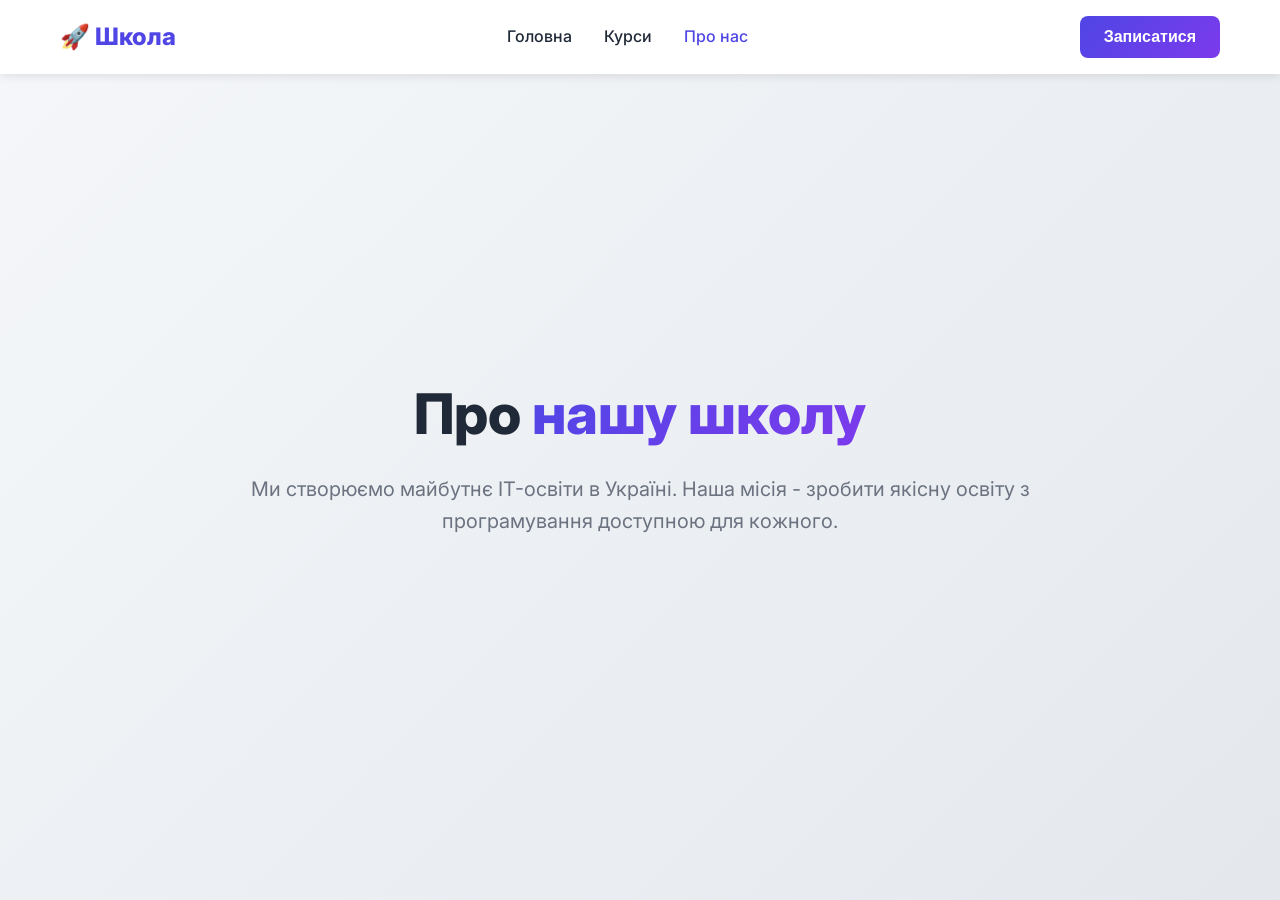
==== pages/about.html @ 98a428e5 "Add pages/about.html - About page" ====
<!DOCTYPE html>
<html lang="uk">
<head>
    <meta charset="UTF-8">
    <meta name="viewport" content="width=device-width, initial-scale=1.0">
    <title>Про нас - Школа програмування</title>
    <link rel="stylesheet" href="../css/style.css">
    <link rel="preconnect" href="https://fonts.googleapis.com">
    <link href="https://fonts.googleapis.com/css2?family=Inter:wght@300;400;500;600;700;800&display=swap" rel="stylesheet">
</head>
<body>
    <header class="header">
        <div class="container">
            <nav class="nav">
                <a href="../index.html" class="logo">🚀 Школа</a>
                <ul class="nav-menu">
                    <li><a href="../index.html" class="nav-link">Головна</a></li>
                    <li><a href="courses.html" class="nav-link">Курси</a></li>
                    <li><a href="about.html" class="nav-link active">Про нас</a></li>
                </ul>
                <button class="btn btn-primary" onclick="openModal()">Записатися</button>
            </nav>
        </div>
    </header>

    <section class="hero">
        <div class="container">
            <div class="hero-content">
                <h1 class="hero-title">Про <span class="highlight">нашу школу</span></h1>
                <p class="hero-subtitle">Ми створюємо майбутнє IT-освіти в Україні. Наша місія - зробити якісну освіту з програмування доступною для кожного.</p>
            </div>
        </div>
    </section>

    <script src="../js/app.js"></script>
</body>
</html>
---- css/style.css ----
* {
    margin: 0;
    padding: 0;
    box-sizing: border-box;
}

:root {
    --primary: #4F46E5;
    --primary-dark: #4338ca;
    --primary-light: #6366f1;
    --secondary: #10b981;
    --dark: #1f2937;
    --gray: #6b7280;
    --light: #f3f4f6;
    --white: #ffffff;
    --gradient: linear-gradient(135deg, #4F46E5 0%, #7c3aed 100%);
}

body {
    font-family: 'Inter', sans-serif;
    line-height: 1.6;
    color: var(--dark);
    background: var(--white);
}

.container {
    max-width: 1200px;
    margin: 0 auto;
    padding: 0 20px;
}

.header {
    background: var(--white);
    box-shadow: 0 2px 10px rgba(0,0,0,0.1);
    position: fixed;
    width: 100%;
    top: 0;
    z-index: 1000;
}

.nav {
    display: flex;
    justify-content: space-between;
    align-items: center;
    padding: 1rem 0;
}

.logo {
    font-size: 1.5rem;
    font-weight: 800;
    color: var(--primary);
    text-decoration: none;
}

.nav-menu {
    display: flex;
    list-style: none;
    gap: 2rem;
}

.nav-link {
    color: var(--dark);
    text-decoration: none;
    font-weight: 500;
    transition: color 0.3s;
}

.nav-link:hover,
.nav-link.active {
    color: var(--primary);
}

.btn {
    padding: 0.75rem 1.5rem;
    border: none;
    border-radius: 8px;
    font-weight: 600;
    cursor: pointer;
    transition: all 0.3s;
    font-size: 1rem;
}

.btn-primary {
    background: var(--gradient);
    color: var(--white);
}

.btn-primary:hover {
    transform: translateY(-2px);
    box-shadow: 0 10px 20px rgba(79, 70, 229, 0.3);
}

.btn-outline {
    background: transparent;
    border: 2px solid var(--primary);
    color: var(--primary);
}

.btn-outline:hover {
    background: var(--primary);
    color: var(--white);
}

.btn-white {
    background: var(--white);
    color: var(--primary);
}

.btn-lg {
    padding: 1rem 2rem;
    font-size: 1.1rem;
}

.hero {
    padding: 150px 0 100px;
    background: linear-gradient(135deg, #f5f7fa 0%, #e4e8ec 100%);
    min-height: 100vh;
    display: flex;
    align-items: center;
}

.hero-content {
    text-align: center;
    max-width: 800px;
    margin: 0 auto;
}

.hero-title {
    font-size: 3.5rem;
    font-weight: 800;
    line-height: 1.2;
    margin-bottom: 1.5rem;
}

.hero-title .highlight {
    background: var(--gradient);
    -webkit-background-clip: text;
    -webkit-text-fill-color: transparent;
    background-clip: text;
}

.hero-subtitle {
    font-size: 1.25rem;
    color: var(--gray);
    margin-bottom: 2rem;
}

.hero-buttons {
    display: flex;
    gap: 1rem;
    justify-content: center;
    margin-bottom: 3rem;
}

.hero-stats {
    display: flex;
    gap: 3rem;
    justify-content: center;
}

.stat {
    text-align: center;
}

.stat-number {
    display: block;
    font-size: 2rem;
    font-weight: 800;
    color: var(--primary);
}

.stat-label {
    font-size: 0.9rem;
    color: var(--gray);
}

@media (max-width: 768px) {
    .hero-title {
        font-size: 2.5rem;
    }
    
    .hero-buttons {
        flex-direction: column;
    }
    
    .hero-stats {
        gap: 1.5rem;
    }
    
    .nav-menu {
        display: none;
    }
}
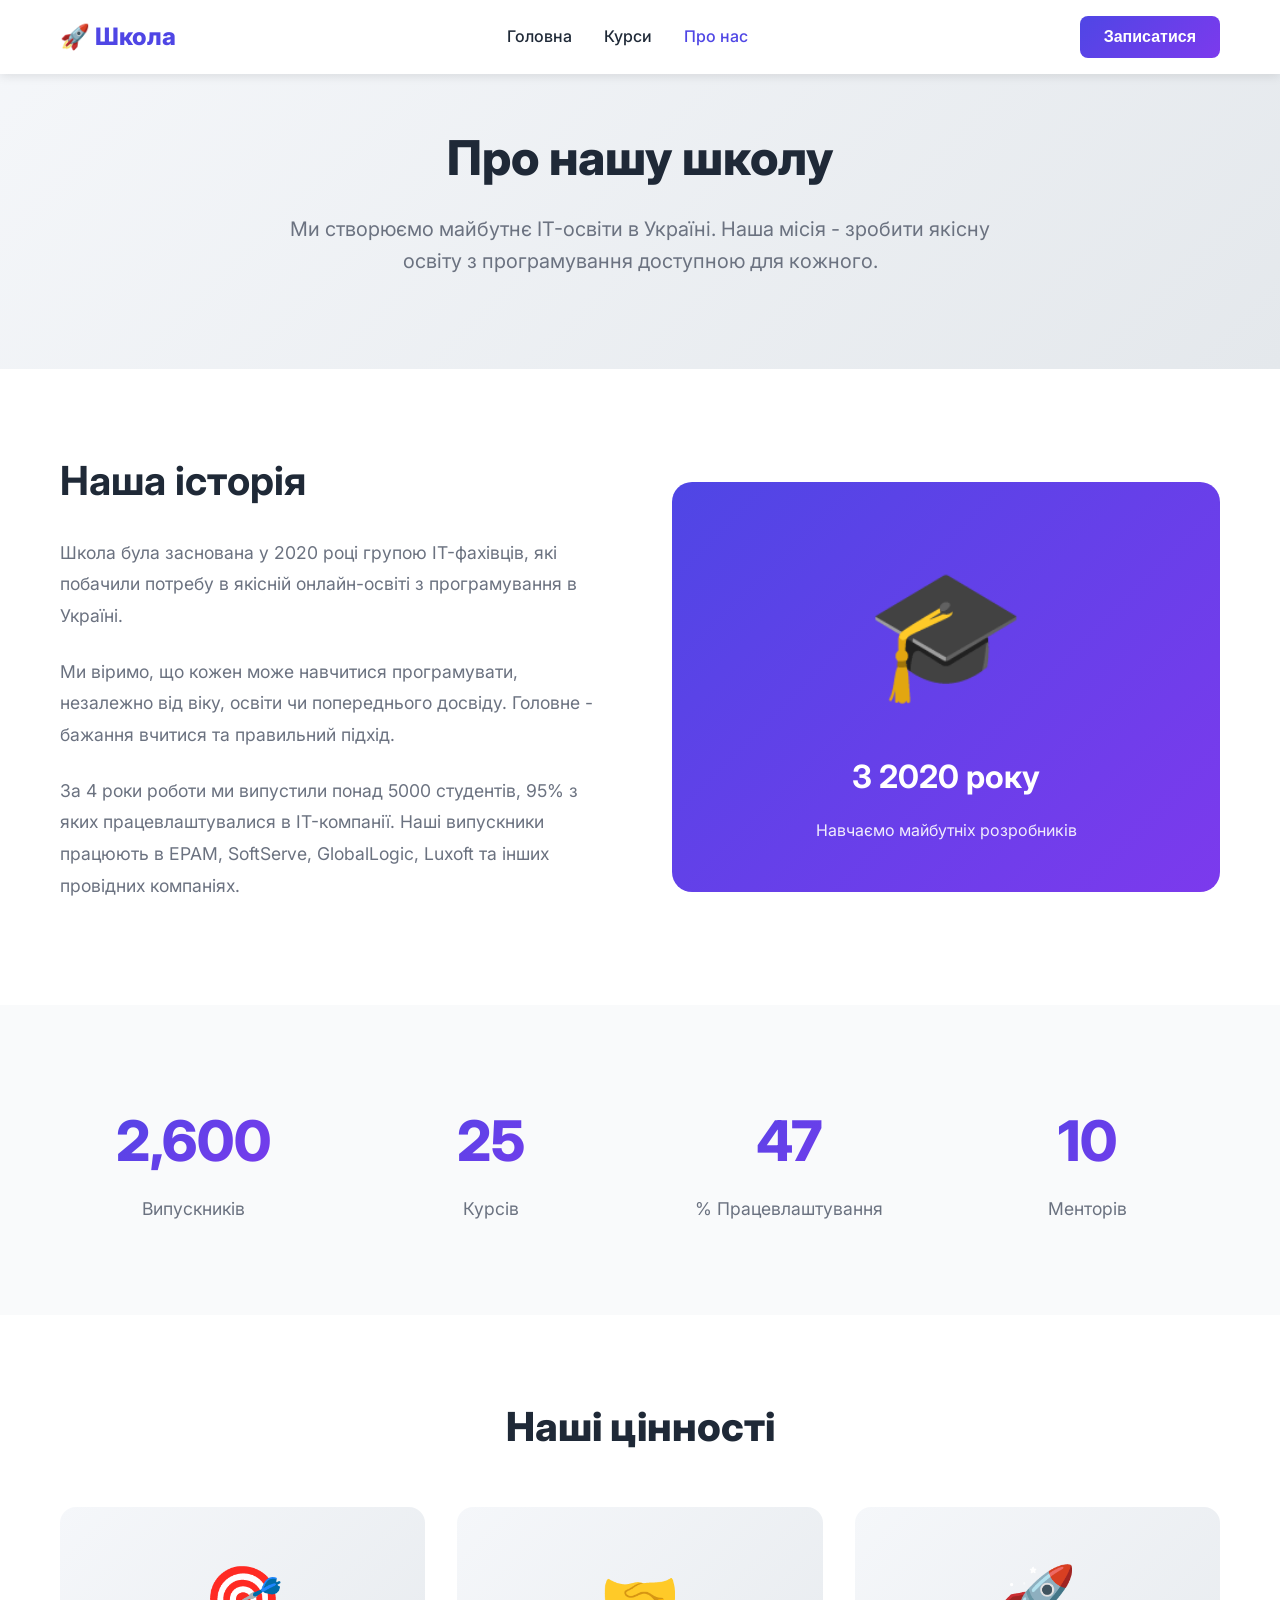
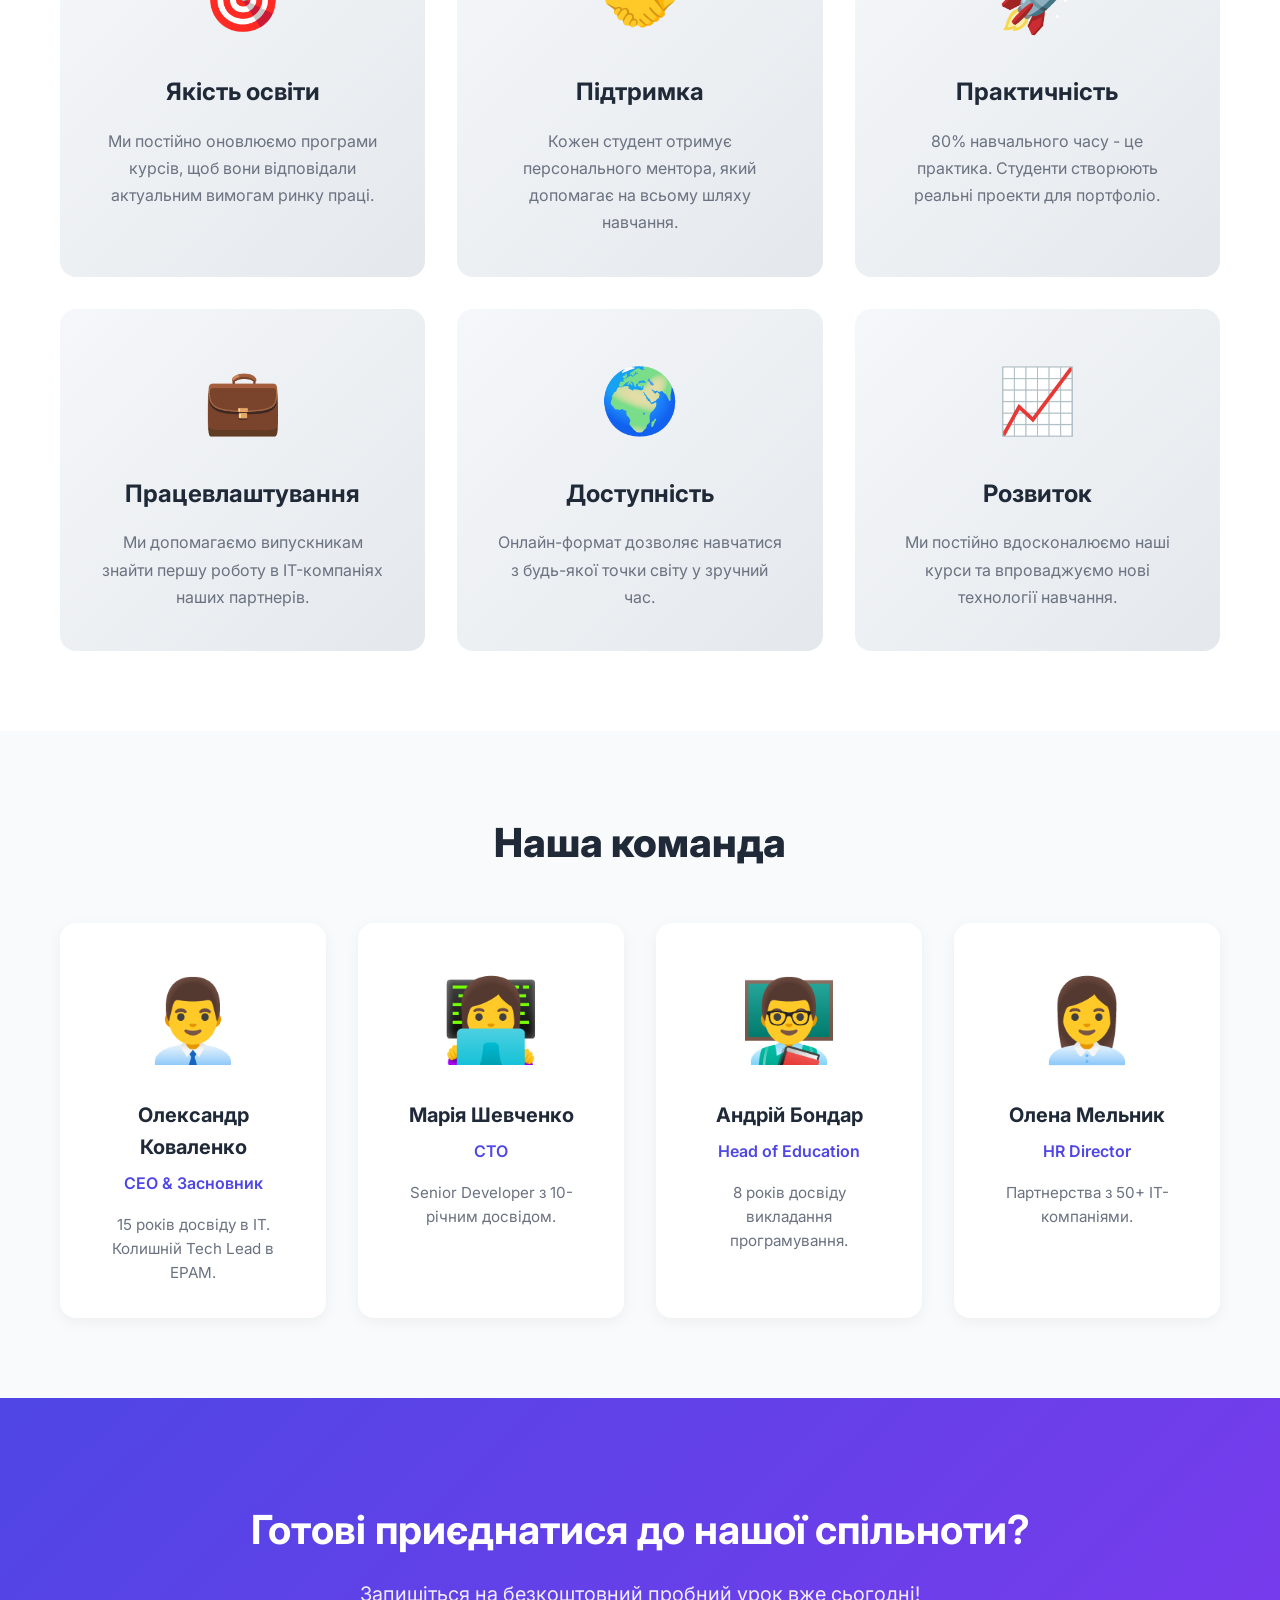
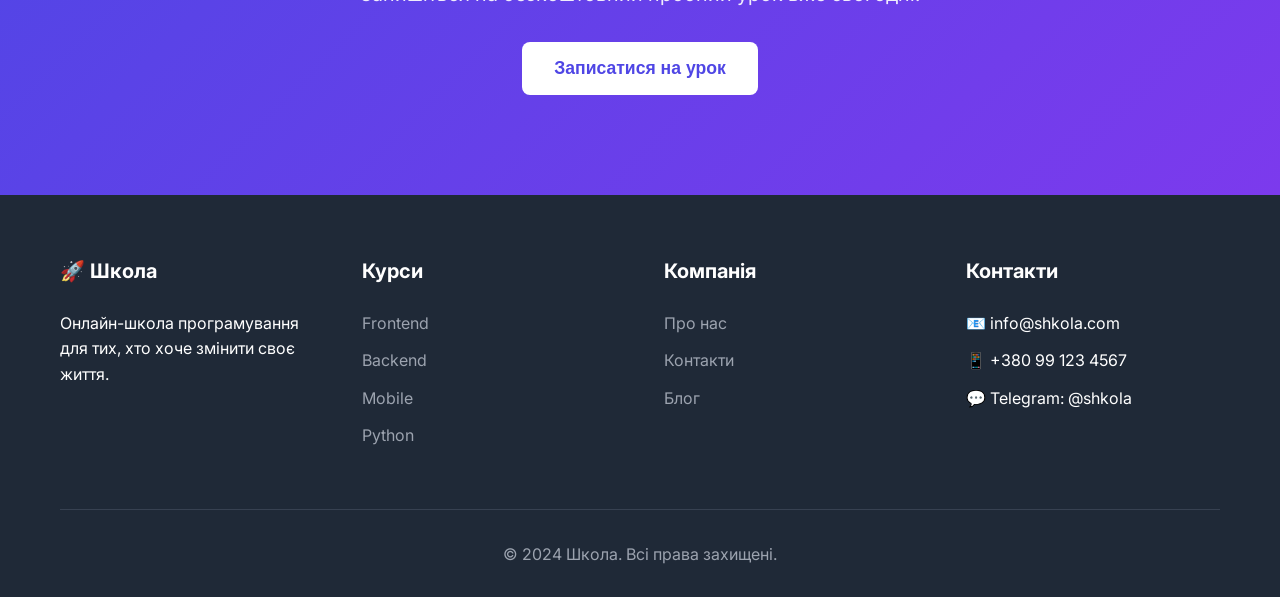
==== commit 538b02f8: "Update pages/about.html - Complete about page with team and stats" ====
--- a/pages/about.html
+++ b/pages/about.html
@@ -7,6 +7,217 @@
     <link rel="stylesheet" href="../css/style.css">
     <link rel="preconnect" href="https://fonts.googleapis.com">
     <link href="https://fonts.googleapis.com/css2?family=Inter:wght@300;400;500;600;700;800&display=swap" rel="stylesheet">
+    <style>
+        .page-header {
+            padding: 120px 0 60px;
+            background: linear-gradient(135deg, #f5f7fa 0%, #e4e8ec 100%);
+            text-align: center;
+        }
+        
+        .page-title {
+            font-size: 3rem;
+            font-weight: 800;
+            margin-bottom: 1rem;
+        }
+        
+        .page-subtitle {
+            font-size: 1.25rem;
+            color: #6b7280;
+            max-width: 700px;
+            margin: 0 auto 2rem;
+        }
+        
+        .about-section {
+            padding: 80px 0;
+        }
+        
+        .about-grid {
+            display: grid;
+            grid-template-columns: 1fr 1fr;
+            gap: 4rem;
+            align-items: center;
+        }
+        
+        .about-content h2 {
+            font-size: 2.5rem;
+            margin-bottom: 1.5rem;
+            color: #1f2937;
+        }
+        
+        .about-content p {
+            font-size: 1.1rem;
+            line-height: 1.8;
+            color: #6b7280;
+            margin-bottom: 1.5rem;
+        }
+        
+        .about-image {
+            background: linear-gradient(135deg, #4F46E5 0%, #7c3aed 100%);
+            border-radius: 20px;
+            padding: 3rem;
+            color: white;
+            text-align: center;
+        }
+        
+        .about-image .emoji {
+            font-size: 8rem;
+            margin-bottom: 1rem;
+        }
+        
+        .stats-section {
+            padding: 60px 0;
+            background: #f9fafb;
+        }
+        
+        .stats-grid {
+            display: grid;
+            grid-template-columns: repeat(4, 1fr);
+            gap: 2rem;
+        }
+        
+        .stat-item {
+            text-align: center;
+            padding: 2rem;
+        }
+        
+        .stat-number {
+            display: block;
+            font-size: 3.5rem;
+            font-weight: 800;
+            background: linear-gradient(135deg, #4F46E5 0%, #7c3aed 100%);
+            -webkit-background-clip: text;
+            -webkit-text-fill-color: transparent;
+            background-clip: text;
+            margin-bottom: 0.5rem;
+        }
+        
+        .stat-label {
+            font-size: 1.1rem;
+            color: #6b7280;
+        }
+        
+        .mission-section {
+            padding: 80px 0;
+            background: white;
+        }
+        
+        .mission-cards {
+            display: grid;
+            grid-template-columns: repeat(3, 1fr);
+            gap: 2rem;
+            margin-top: 3rem;
+        }
+        
+        .mission-card {
+            padding: 2.5rem;
+            background: linear-gradient(135deg, #f5f7fa 0%, #e4e8ec 100%);
+            border-radius: 16px;
+            text-align: center;
+            transition: all 0.3s;
+        }
+        
+        .mission-card:hover {
+            transform: translateY(-10px);
+            box-shadow: 0 20px 40px rgba(0,0,0,0.1);
+        }
+        
+        .mission-icon {
+            font-size: 4rem;
+            margin-bottom: 1.5rem;
+        }
+        
+        .mission-card h3 {
+            font-size: 1.5rem;
+            margin-bottom: 1rem;
+        }
+        
+        .mission-card p {
+            color: #6b7280;
+            line-height: 1.7;
+        }
+        
+        .team-section {
+            padding: 80px 0;
+            background: #f9fafb;
+        }
+        
+        .team-grid {
+            display: grid;
+            grid-template-columns: repeat(auto-fit, minmax(250px, 1fr));
+            gap: 2rem;
+            margin-top: 3rem;
+        }
+        
+        .team-card {
+            text-align: center;
+            padding: 2rem;
+            background: white;
+            border-radius: 16px;
+            box-shadow: 0 4px 15px rgba(0,0,0,0.05);
+            transition: all 0.3s;
+        }
+        
+        .team-card:hover {
+            transform: translateY(-5px);
+            box-shadow: 0 15px 30px rgba(0,0,0,0.1);
+        }
+        
+        .team-avatar {
+            font-size: 5rem;
+            margin-bottom: 1rem;
+        }
+        
+        .team-name {
+            font-size: 1.25rem;
+            font-weight: 700;
+            color: #1f2937;
+            margin-bottom: 0.5rem;
+        }
+        
+        .team-role {
+            color: #4F46E5;
+            font-weight: 600;
+            margin-bottom: 1rem;
+        }
+        
+        .team-bio {
+            color: #6b7280;
+            font-size: 0.95rem;
+            line-height: 1.6;
+        }
+        
+        .cta-section {
+            padding: 100px 0;
+            background: linear-gradient(135deg, #4F46E5 0%, #7c3aed 100%);
+            color: white;
+            text-align: center;
+        }
+        
+        .cta-section h2 {
+            font-size: 2.5rem;
+            margin-bottom: 1rem;
+        }
+        
+        .cta-section p {
+            font-size: 1.25rem;
+            margin-bottom: 2rem;
+            opacity: 0.9;
+        }
+        
+        @media (max-width: 768px) {
+            .about-grid {
+                grid-template-columns: 1fr;
+            }
+            
+            .stats-grid {
+                grid-template-columns: repeat(2, 1fr);
+            }
+            
+            .mission-cards {
+                grid-template-columns: 1fr;
+            }
+        }
+    </style>
 </head>
 <body>
     <header class="header">
@@ -23,15 +234,222 @@
         </div>
     </header>
 
-    <section class="hero">
-        <div class="container">
-            <div class="hero-content">
-                <h1 class="hero-title">Про <span class="highlight">нашу школу</span></h1>
-                <p class="hero-subtitle">Ми створюємо майбутнє IT-освіти в Україні. Наша місія - зробити якісну освіту з програмування доступною для кожного.</p>
-            </div>
-        </div>
-    </section>
+    <section class="page-header">
+        <div class="container">
+            <h1 class="page-title">Про нашу школу</h1>
+            <p class="page-subtitle">Ми створюємо майбутнє IT-освіти в Україні. Наша місія - зробити якісну освіту з програмування доступною для кожного.</p>
+        </div>
+    </section>
+
+    <section class="about-section">
+        <div class="container">
+            <div class="about-grid">
+                <div class="about-content">
+                    <h2>Наша історія</h2>
+                    <p>Школа була заснована у 2020 році групою IT-фахівців, які побачили потребу в якісній онлайн-освіті з програмування в Україні.</p>
+                    <p>Ми віримо, що кожен може навчитися програмувати, незалежно від віку, освіти чи попереднього досвіду. Головне - бажання вчитися та правильний підхід.</p>
+                    <p>За 4 роки роботи ми випустили понад 5000 студентів, 95% з яких працевлаштувалися в IT-компанії. Наші випускники працюють в EPAM, SoftServe, GlobalLogic, Luxoft та інших провідних компаніях.</p>
+                </div>
+                <div class="about-image">
+                    <div class="emoji">🎓</div>
+                    <h3 style="font-size: 2rem; margin-bottom: 1rem;">З 2020 року</h3>
+                    <p style="opacity: 0.9;">Навчаємо майбутніх розробників</p>
+                </div>
+            </div>
+        </div>
+    </section>
+
+    <section class="stats-section">
+        <div class="container">
+            <div class="stats-grid">
+                <div class="stat-item">
+                    <span class="stat-number" data-target="5000">0</span>
+                    <span class="stat-label">Випускників</span>
+                </div>
+                <div class="stat-item">
+                    <span class="stat-number" data-target="50">0</span>
+                    <span class="stat-label">Курсів</span>
+                </div>
+                <div class="stat-item">
+                    <span class="stat-number" data-target="95">0</span>
+                    <span class="stat-label">% Працевлаштування</span>
+                </div>
+                <div class="stat-item">
+                    <span class="stat-number" data-target="20">0</span>
+                    <span class="stat-label">Менторів</span>
+                </div>
+            </div>
+        </div>
+    </section>
+
+    <section class="mission-section">
+        <div class="container">
+            <h2 class="section-title" style="text-align: center;">Наші цінності</h2>
+            <div class="mission-cards">
+                <div class="mission-card">
+                    <div class="mission-icon">🎯</div>
+                    <h3>Якість освіти</h3>
+                    <p>Ми постійно оновлюємо програми курсів, щоб вони відповідали актуальним вимогам ринку праці.</p>
+                </div>
+                <div class="mission-card">
+                    <div class="mission-icon">🤝</div>
+                    <h3>Підтримка</h3>
+                    <p>Кожен студент отримує персонального ментора, який допомагає на всьому шляху навчання.</p>
+                </div>
+                <div class="mission-card">
+                    <div class="mission-icon">🚀</div>
+                    <h3>Практичність</h3>
+                    <p>80% навчального часу - це практика. Студенти створюють реальні проекти для портфоліо.</p>
+                </div>
+                <div class="mission-card">
+                    <div class="mission-icon">💼</div>
+                    <h3>Працевлаштування</h3>
+                    <p>Ми допомагаємо випускникам знайти першу роботу в IT-компаніях наших партнерів.</p>
+                </div>
+                <div class="mission-card">
+                    <div class="mission-icon">🌍</div>
+                    <h3>Доступність</h3>
+                    <p>Онлайн-формат дозволяє навчатися з будь-якої точки світу у зручний час.</p>
+                </div>
+                <div class="mission-card">
+                    <div class="mission-icon">📈</div>
+                    <h3>Розвиток</h3>
+                    <p>Ми постійно вдосконалюємо наші курси та впроваджуємо нові технології навчання.</p>
+                </div>
+            </div>
+        </div>
+    </section>
+
+    <section class="team-section">
+        <div class="container">
+            <h2 class="section-title" style="text-align: center;">Наша команда</h2>
+            <div class="team-grid">
+                <div class="team-card">
+                    <div class="team-avatar">👨‍💼</div>
+                    <div class="team-name">Олександр Коваленко</div>
+                    <div class="team-role">CEO & Засновник</div>
+                    <div class="team-bio">15 років досвіду в IT. Колишній Tech Lead в EPAM.</div>
+                </div>
+                <div class="team-card">
+                    <div class="team-avatar">👩‍💻</div>
+                    <div class="team-name">Марія Шевченко</div>
+                    <div class="team-role">CTO</div>
+                    <div class="team-bio">Senior Developer з 10-річним досвідом.</div>
+                </div>
+                <div class="team-card">
+                    <div class="team-avatar">👨‍🏫</div>
+                    <div class="team-name">Андрій Бондар</div>
+                    <div class="team-role">Head of Education</div>
+                    <div class="team-bio">8 років досвіду викладання програмування.</div>
+                </div>
+                <div class="team-card">
+                    <div class="team-avatar">👩‍💼</div>
+                    <div class="team-name">Олена Мельник</div>
+                    <div class="team-role">HR Director</div>
+                    <div class="team-bio">Партнерства з 50+ IT-компаніями.</div>
+                </div>
+            </div>
+        </div>
+    </section>
+
+    <section class="cta-section">
+        <div class="container">
+            <h2>Готові приєднатися до нашої спільноти?</h2>
+            <p>Запишіться на безкоштовний пробний урок вже сьогодні!</p>
+            <button class="btn btn-white btn-lg" onclick="openModal()">Записатися на урок</button>
+        </div>
+    </section>
+
+    <footer class="footer">
+        <div class="container">
+            <div class="footer-grid">
+                <div class="footer-col">
+                    <h4>🚀 Школа</h4>
+                    <p>Онлайн-школа програмування для тих, хто хоче змінити своє життя.</p>
+                </div>
+                <div class="footer-col">
+                    <h4>Курси</h4>
+                    <ul>
+                        <li><a href="courses.html">Frontend</a></li>
+                        <li><a href="courses.html">Backend</a></li>
+                        <li><a href="courses.html">Mobile</a></li>
+                        <li><a href="courses.html">Python</a></li>
+                    </ul>
+                </div>
+                <div class="footer-col">
+                    <h4>Компанія</h4>
+                    <ul>
+                        <li><a href="about.html">Про нас</a></li>
+                        <li><a href="#">Контакти</a></li>
+                        <li><a href="#">Блог</a></li>
+                    </ul>
+                </div>
+                <div class="footer-col">
+                    <h4>Контакти</h4>
+                    <ul>
+                        <li>📧 info@shkola.com</li>
+                        <li>📱 +380 99 123 4567</li>
+                        <li>💬 Telegram: @shkola</li>
+                    </ul>
+                </div>
+            </div>
+            <div class="footer-bottom">
+                <p>&copy; 2024 Школа. Всі права захищені.</p>
+            </div>
+        </div>
+    </footer>
+
+    <div id="modal" class="modal">
+        <div class="modal-content">
+            <span class="modal-close" onclick="closeModal()">&times;</span>
+            <h2>Записатися на курс</h2>
+            <form id="signupForm" onsubmit="handleSubmit(event)">
+                <input type="text" placeholder="Ваше ім'я" required>
+                <input type="email" placeholder="Email" required>
+                <input type="tel" placeholder="Телефон" required>
+                <select required>
+                    <option value="">Оберіть курс</option>
+                    <option value="frontend">Frontend Розробка</option>
+                    <option value="backend">Backend Розробка</option>
+                    <option value="mobile">Мобільна Розробка</option>
+                    <option value="python">Python Розробка</option>
+                </select>
+                <button type="submit" class="btn btn-primary btn-block">Відправити заявку</button>
+            </form>
+        </div>
+    </div>
 
     <script src="../js/app.js"></script>
+    <script>
+        // Animate stats on scroll
+        const statsObserver = new IntersectionObserver((entries) => {
+            entries.forEach(entry => {
+                if (entry.isIntersecting) {
+                    const statNumbers = entry.target.querySelectorAll('.stat-number');
+                    statNumbers.forEach(stat => {
+                        const target = parseInt(stat.dataset.target);
+                        const suffix = stat.textContent.replace(/[0-9]/g, '');
+                        let current = 0;
+                        const increment = target / 50;
+                        const timer = setInterval(() => {
+                            current += increment;
+                            if (current >= target) {
+                                stat.textContent = target.toLocaleString() + suffix;
+                                clearInterval(timer);
+                            } else {
+                                stat.textContent = Math.floor(current).toLocaleString() + suffix;
+                            }
+                        }, 40);
+                    });
+                    statsObserver.unobserve(entry.target);
+                }
+            });
+        }, { threshold: 0.5 });
+
+        const statsSection = document.querySelector('.stats-section');
+        if (statsSection) {
+            statsObserver.observe(statsSection);
+        }
+    </script>
 </body>
 </html>
--- a/css/style.css
+++ b/css/style.css
@@ -1,3 +1,4 @@
+/* Reset & Base Styles */
 * {
     margin: 0;
     padding: 0;
@@ -29,6 +30,7 @@
     padding: 0 20px;
 }
 
+/* Header */
 .header {
     background: var(--white);
     box-shadow: 0 2px 10px rgba(0,0,0,0.1);
@@ -70,6 +72,7 @@
     color: var(--primary);
 }
 
+/* Buttons */
 .btn {
     padding: 0.75rem 1.5rem;
     border: none;
@@ -106,15 +109,30 @@
     color: var(--primary);
 }
 
+.btn-white:hover {
+    transform: translateY(-2px);
+    box-shadow: 0 10px 20px rgba(0,0,0,0.2);
+}
+
 .btn-lg {
     padding: 1rem 2rem;
     font-size: 1.1rem;
 }
 
+.btn-sm {
+    padding: 0.5rem 1rem;
+    font-size: 0.9rem;
+}
+
+.btn-block {
+    width: 100%;
+}
+
+/* Hero Section */
 .hero {
     padding: 150px 0 100px;
     background: linear-gradient(135deg, #f5f7fa 0%, #e4e8ec 100%);
-    min-height: 100vh;
+    min-height: 80vh;
     display: flex;
     align-items: center;
 }
@@ -174,6 +192,328 @@
     color: var(--gray);
 }
 
+/* Features Section */
+.features {
+    padding: 100px 0;
+    background: var(--white);
+}
+
+.section-title {
+    text-align: center;
+    font-size: 2.5rem;
+    font-weight: 800;
+    margin-bottom: 3rem;
+}
+
+.features-grid {
+    display: grid;
+    grid-template-columns: repeat(auto-fit, minmax(300px, 1fr));
+    gap: 2rem;
+}
+
+.feature-card {
+    padding: 2rem;
+    border-radius: 12px;
+    background: var(--light);
+    transition: all 0.3s;
+    text-align: center;
+}
+
+.feature-card:hover {
+    transform: translateY(-5px);
+    box-shadow: 0 10px 30px rgba(0,0,0,0.1);
+}
+
+.feature-icon {
+    font-size: 3rem;
+    margin-bottom: 1rem;
+}
+
+.feature-card h3 {
+    font-size: 1.5rem;
+    margin-bottom: 1rem;
+}
+
+.feature-card p {
+    color: var(--gray);
+}
+
+/* Courses Preview */
+.courses-preview {
+    padding: 100px 0;
+    background: #f9fafb;
+}
+
+.courses-grid {
+    display: grid;
+    grid-template-columns: repeat(auto-fit, minmax(320px, 1fr));
+    gap: 2rem;
+    margin-bottom: 3rem;
+}
+
+.course-card {
+    background: var(--white);
+    border-radius: 12px;
+    overflow: hidden;
+    box-shadow: 0 4px 15px rgba(0,0,0,0.1);
+    transition: all 0.3s;
+    position: relative;
+}
+
+.course-card:hover {
+    transform: translateY(-5px);
+    box-shadow: 0 15px 40px rgba(0,0,0,0.15);
+}
+
+.course-badge {
+    position: absolute;
+    top: 15px;
+    right: 15px;
+    background: var(--gradient);
+    color: var(--white);
+    padding: 5px 12px;
+    border-radius: 20px;
+    font-size: 0.8rem;
+    font-weight: 600;
+    z-index: 10;
+}
+
+.course-image {
+    height: 180px;
+    display: flex;
+    align-items: center;
+    justify-content: center;
+}
+
+.course-image.frontend {
+    background: linear-gradient(135deg, #667eea 0%, #764ba2 100%);
+}
+
+.course-image.backend {
+    background: linear-gradient(135deg, #f093fb 0%, #f5576c 100%);
+}
+
+.course-image.mobile {
+    background: linear-gradient(135deg, #4facfe 0%, #00f2fe 100%);
+}
+
+.course-icon {
+    font-size: 5rem;
+}
+
+.course-content {
+    padding: 1.5rem;
+}
+
+.course-content h3 {
+    font-size: 1.5rem;
+    margin-bottom: 0.5rem;
+}
+
+.course-content p {
+    color: var(--gray);
+    margin-bottom: 1rem;
+}
+
+.course-meta {
+    display: flex;
+    gap: 1rem;
+    margin-bottom: 1rem;
+    font-size: 0.9rem;
+    color: var(--gray);
+}
+
+.course-footer {
+    display: flex;
+    justify-content: space-between;
+    align-items: center;
+    padding-top: 1rem;
+    border-top: 1px solid var(--light);
+}
+
+.price {
+    font-size: 1.25rem;
+    font-weight: 700;
+    color: var(--primary);
+}
+
+.text-center {
+    text-align: center;
+}
+
+/* Testimonials */
+.testimonials {
+    padding: 100px 0;
+    background: var(--white);
+}
+
+.testimonials-grid {
+    display: grid;
+    grid-template-columns: repeat(auto-fit, minmax(320px, 1fr));
+    gap: 2rem;
+}
+
+.testimonial-card {
+    padding: 2rem;
+    background: var(--light);
+    border-radius: 12px;
+    display: flex;
+    gap: 1.5rem;
+}
+
+.testimonial-avatar {
+    font-size: 3rem;
+}
+
+.testimonial-content p {
+    font-style: italic;
+    margin-bottom: 1rem;
+    color: var(--dark);
+}
+
+.testimonial-author strong {
+    display: block;
+    color: var(--primary);
+}
+
+.testimonial-author span {
+    font-size: 0.9rem;
+    color: var(--gray);
+}
+
+/* CTA Section */
+.cta {
+    padding: 100px 0;
+    background: var(--gradient);
+    color: var(--white);
+}
+
+.cta-content {
+    text-align: center;
+}
+
+.cta h2 {
+    font-size: 2.5rem;
+    margin-bottom: 1rem;
+}
+
+.cta p {
+    font-size: 1.25rem;
+    margin-bottom: 2rem;
+    opacity: 0.9;
+}
+
+/* Footer */
+.footer {
+    background: var(--dark);
+    color: var(--white);
+    padding: 60px 0 30px;
+}
+
+.footer-grid {
+    display: grid;
+    grid-template-columns: repeat(auto-fit, minmax(200px, 1fr));
+    gap: 3rem;
+    margin-bottom: 3rem;
+}
+
+.footer h4 {
+    font-size: 1.25rem;
+    margin-bottom: 1.5rem;
+}
+
+.footer ul {
+    list-style: none;
+}
+
+.footer li {
+    margin-bottom: 0.75rem;
+}
+
+.footer a {
+    color: #9ca3af;
+    text-decoration: none;
+    transition: color 0.3s;
+}
+
+.footer a:hover {
+    color: var(--white);
+}
+
+.footer-bottom {
+    text-align: center;
+    padding-top: 2rem;
+    border-top: 1px solid #374151;
+    color: #9ca3af;
+}
+
+/* Modal */
+.modal {
+    display: none;
+    position: fixed;
+    top: 0;
+    left: 0;
+    width: 100%;
+    height: 100%;
+    background: rgba(0,0,0,0.5);
+    z-index: 2000;
+    justify-content: center;
+    align-items: center;
+}
+
+.modal.active {
+    display: flex;
+}
+
+.modal-content {
+    background: var(--white);
+    padding: 2rem;
+    border-radius: 12px;
+    max-width: 500px;
+    width: 90%;
+    position: relative;
+}
+
+.modal-close {
+    position: absolute;
+    top: 15px;
+    right: 20px;
+    font-size: 2rem;
+    cursor: pointer;
+    color: var(--gray);
+}
+
+.modal-close:hover {
+    color: var(--dark);
+}
+
+.modal-content h2 {
+    margin-bottom: 1.5rem;
+    color: var(--primary);
+}
+
+.modal-content form {
+    display: flex;
+    flex-direction: column;
+    gap: 1rem;
+}
+
+.modal-content input,
+.modal-content select {
+    padding: 1rem;
+    border: 2px solid var(--light);
+    border-radius: 8px;
+    font-size: 1rem;
+    font-family: inherit;
+}
+
+.modal-content input:focus,
+.modal-content select:focus {
+    outline: none;
+    border-color: var(--primary);
+}
+
+/* Responsive */
 @media (max-width: 768px) {
     .hero-title {
         font-size: 2.5rem;
@@ -190,4 +530,12 @@
     .nav-menu {
         display: none;
     }
+    
+    .section-title {
+        font-size: 2rem;
+    }
+    
+    .testimonials-grid {
+        grid-template-columns: 1fr;
+    }
 }
